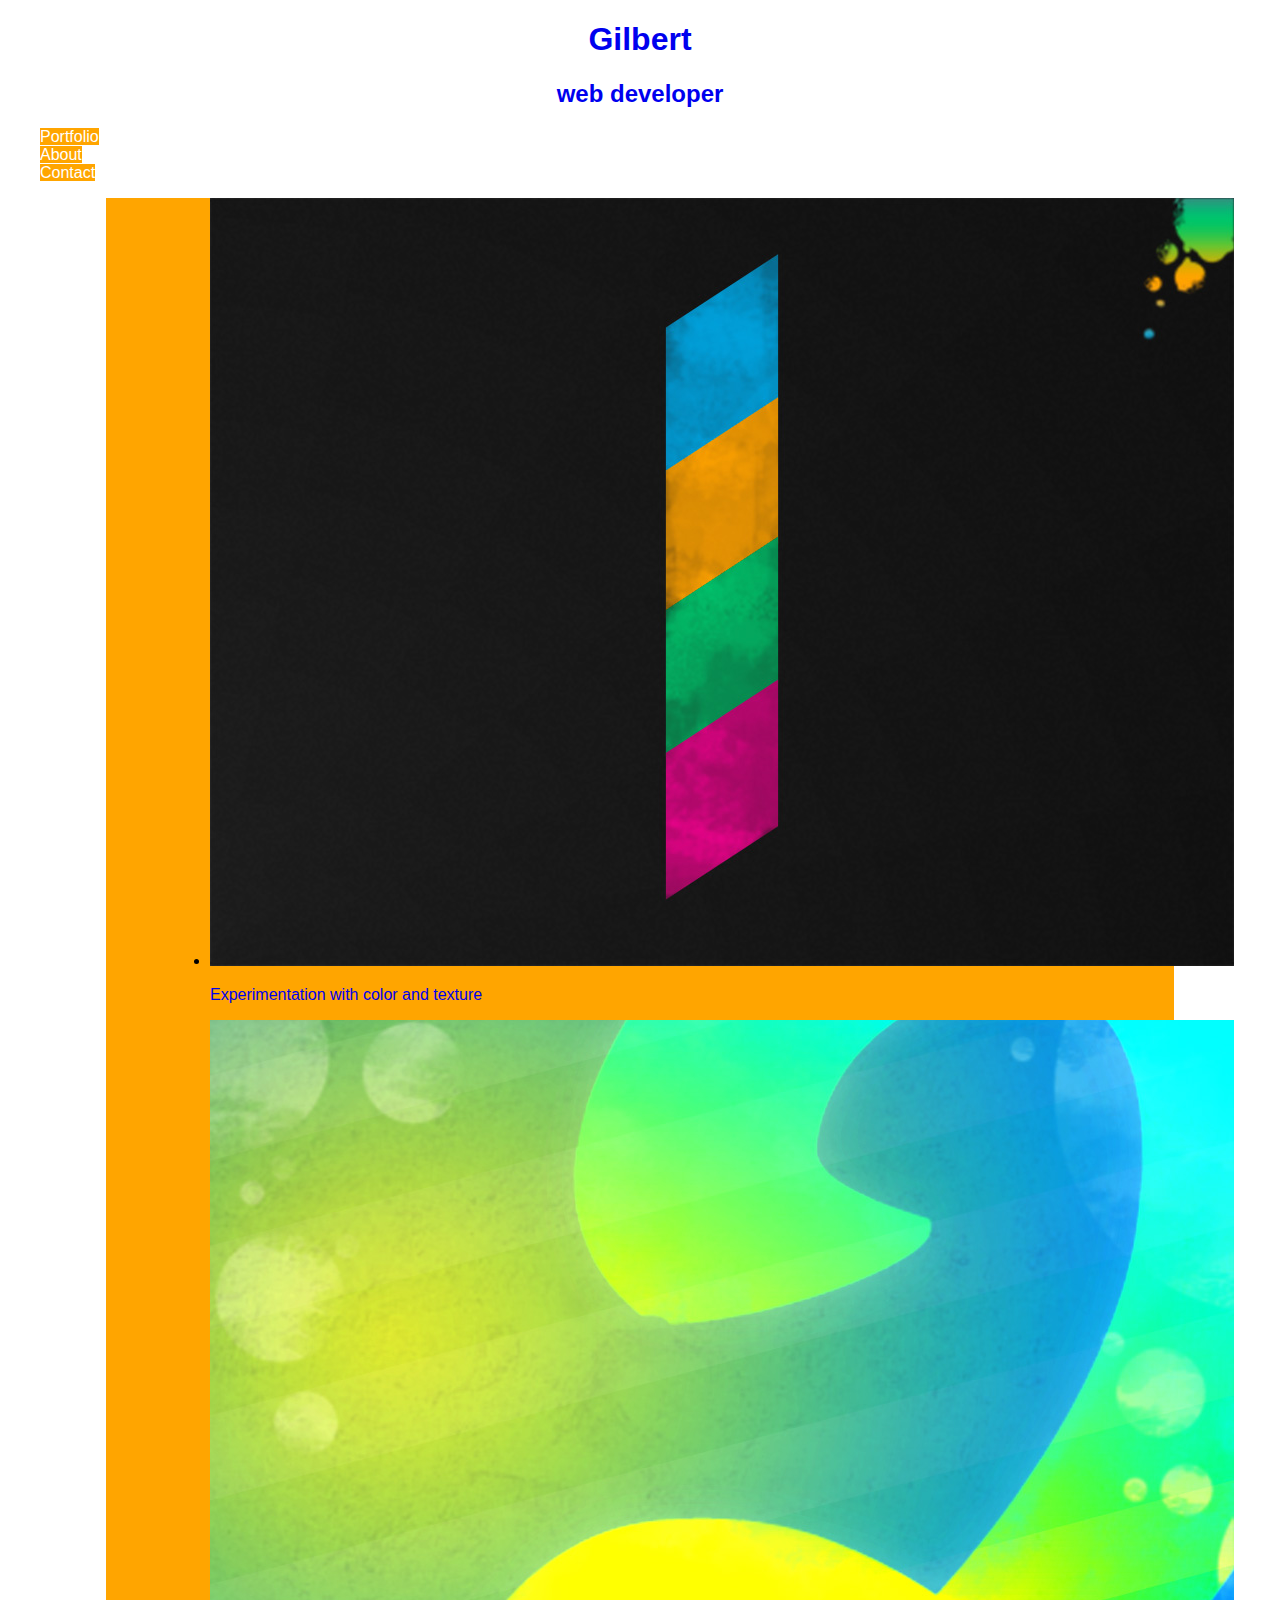
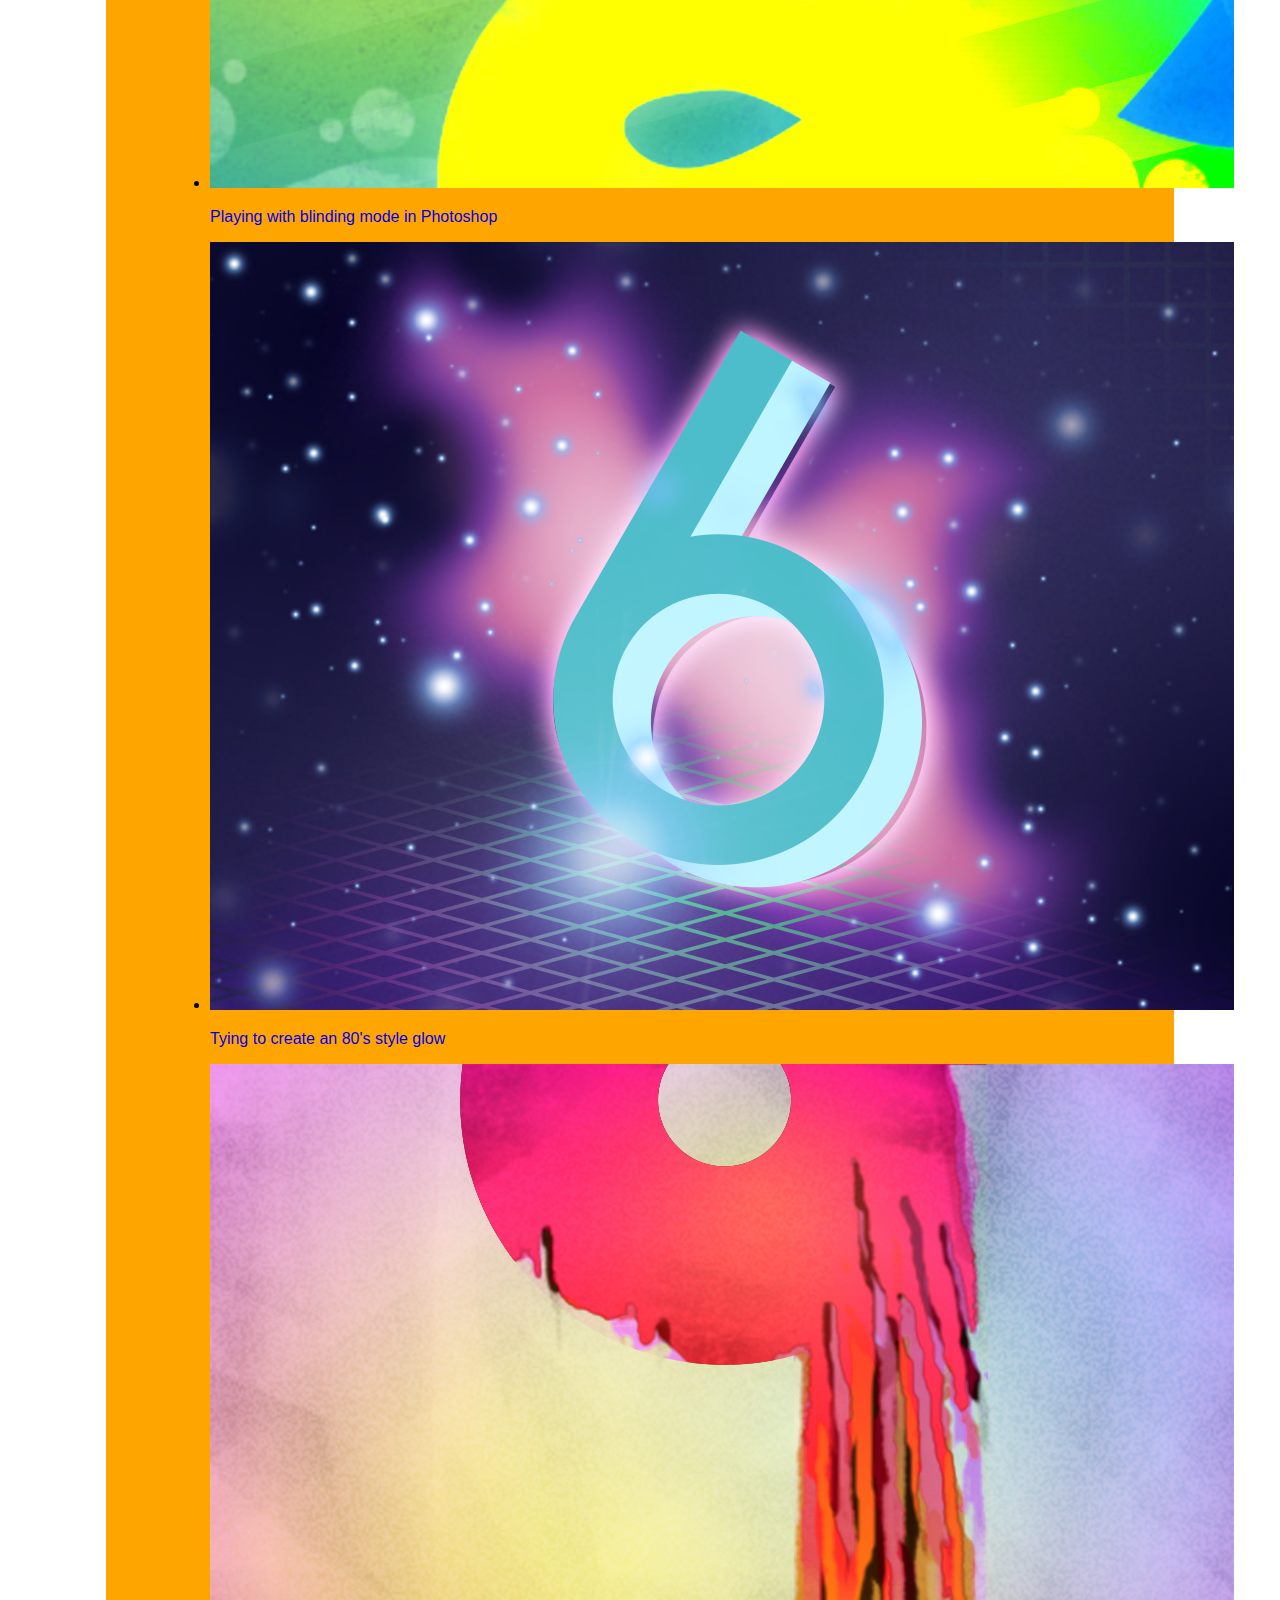
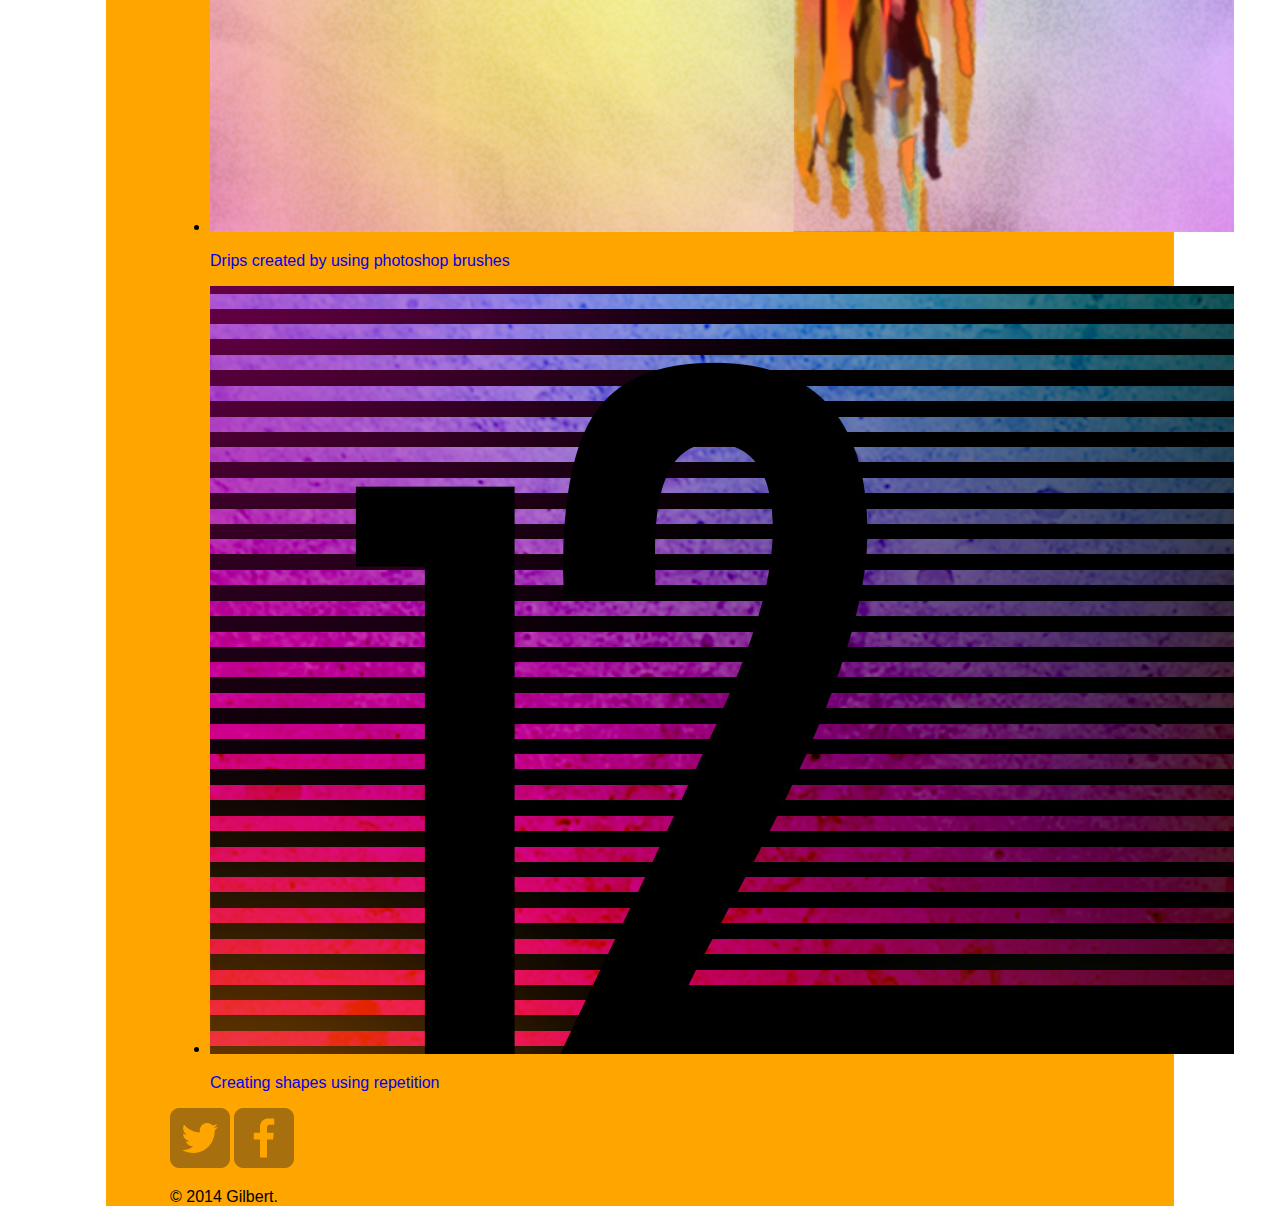
==== personal website/index.html @ 5c0a3dd4 "first commit" ====
<!DOCTYPE html>
<html lang="en">
<head>
    <meta charset="UTF-8">
    <title>Gilbert | web developer</title>
    <link rel="stylesheet" href="css/normalize.css"/>
    <link rel="stylesheet" href="css/main.css"/>
    <style>
        nav a {
            color: white;
            background-color: orange;
        }

    </style>
</head>
<body>

<!--===========================Header Menu=================================-->
<header>
    <a href="index.html" id="logo">
        <h1>Gilbert</h1>
        <h2>web developer</h2>
    </a>
    <nav>
        <ul>
            <li><a href="index.html">Portfolio</a></li>
            <li><a href="about">About</a></li>
            <li><a href="contact">Contact</a></li>
        </ul>
    </nav>
</header>


<!--===========================Section Picture Gallery=================================-->
<div id="wrapper">
    <section>
        <ul>
            <li>
                <a href="img/numbers-01.jpg">
                    <img src="img/numbers-01.jpg" alt=""/>

                    <p>Experimentation with color and texture</p>
                </a>
            </li>
        </ul>
        <ul>
            <li>
                <a href="img/numbers-02.jpg">
                    <img src="img/numbers-02.jpg" alt=""/>

                    <p>Playing with blinding mode in Photoshop</p>
                </a>
            </li>
        </ul>
        <ul>
            <li>
                <a href="img/numbers-06.jpg">
                    <img src="img/numbers-06.jpg" alt=""/>

                    <p>Tying to create an 80's style glow </p>
                </a>
            </li>
        </ul>
        <ul>
            <li>
                <a href="img/numbers-09.jpg">
                    <img src="img/numbers-09.jpg" alt=""/>

                    <p>Drips created by using photoshop brushes</p>
                </a>
            </li>
        </ul>
        <ul>
            <li>
                <a href="img/numbers-12.jpg">
                    <img src="img/numbers-12.jpg" alt=""/>

                    <p>Creating shapes using repetition</p>
                </a>
            </li>
        </ul>
    </section>


<!--===========================Footer=================================-->
    <footer>
        <a href="#"><img src="img/twitter-wrap.png" alt="Twitter Logo"/></a>
        <a href="#"><img src="img/facebook-wrap.png" alt="Facebook Logo"/></a>

        <p>&copy; 2014 Gilbert.</p>
    </footer>
</div>
</body>
</html>
---- personal website/css/main.css ----
a {
    text-decoration: none;
}

#wrapper {
    max-width: 940px;
    margin: 0 auto;
    padding: 0 5%;
    background: orange;
}

#logo{
    text-align: center;
    margin: 0;
}
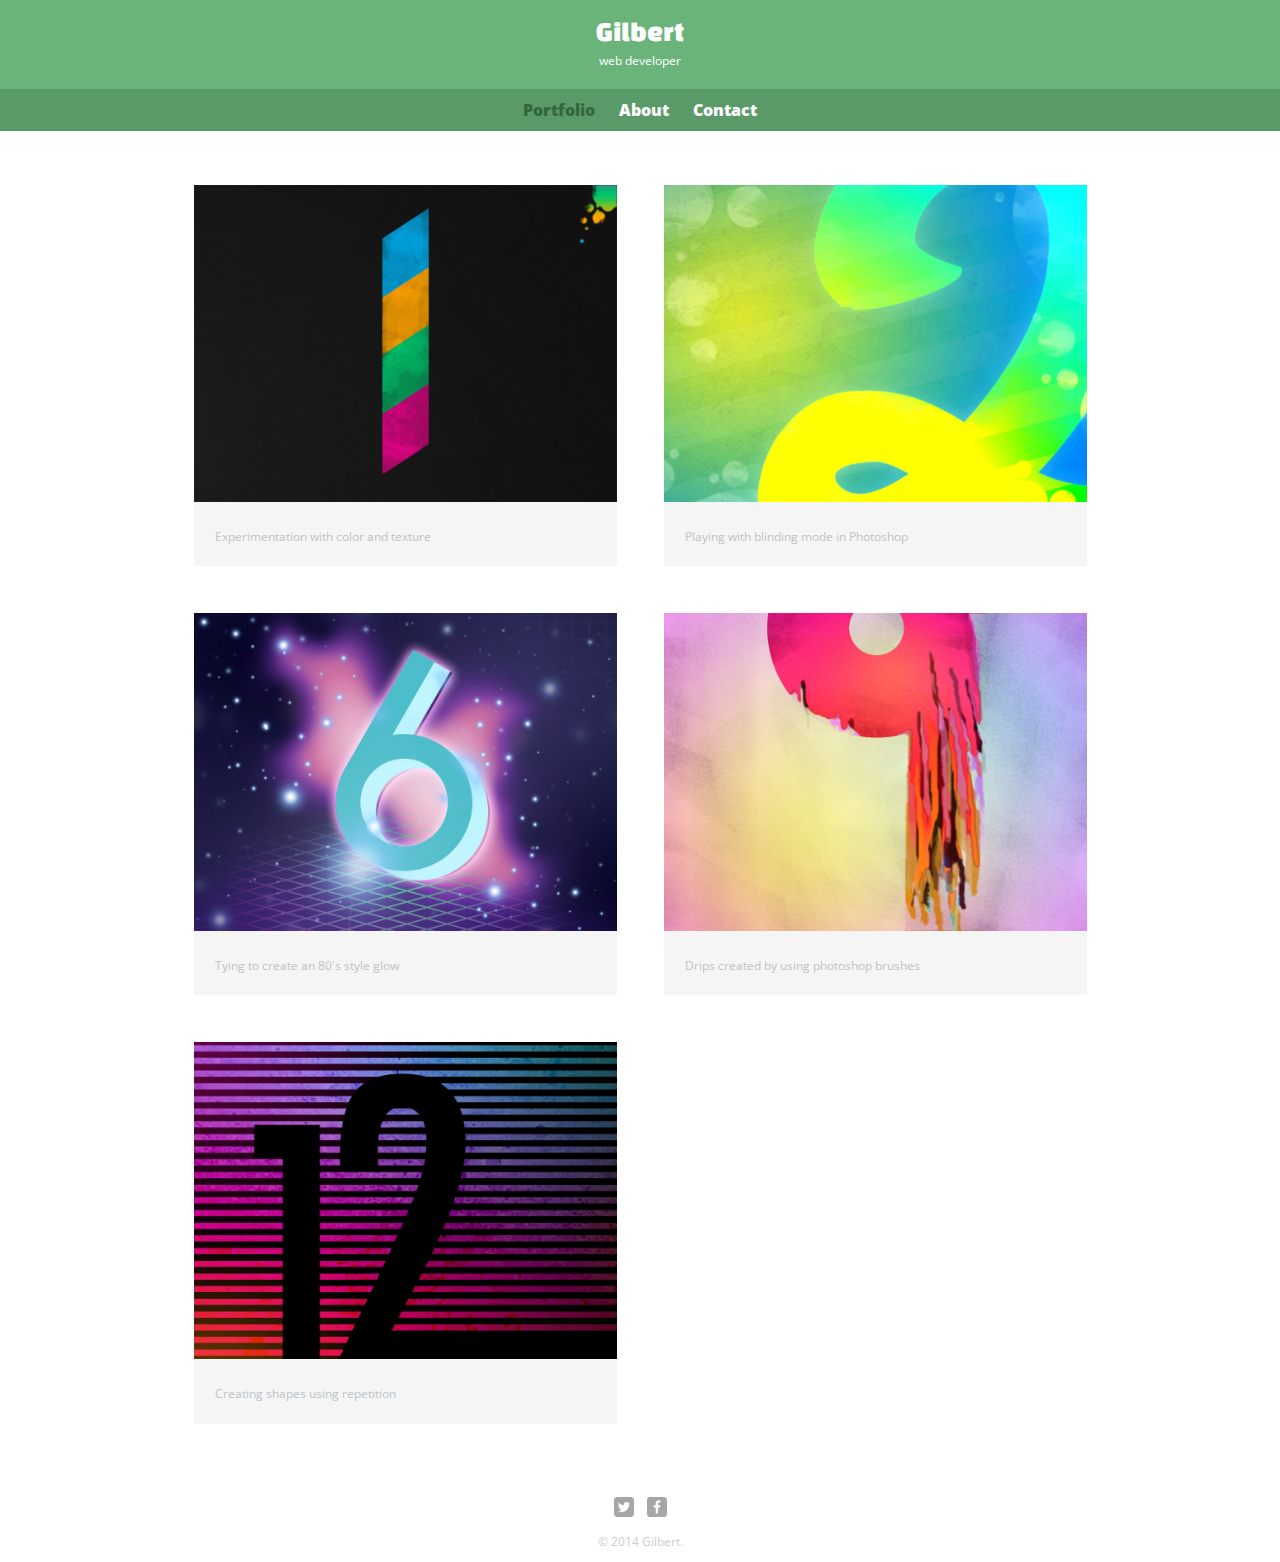
==== commit 253962ab: "personal website updated" ====
--- a/personal website/index.html
+++ b/personal website/index.html
@@ -4,14 +4,8 @@
     <meta charset="UTF-8">
     <title>Gilbert | web developer</title>
     <link rel="stylesheet" href="css/normalize.css"/>
+    <link href='http://fonts.googleapis.com/css?family=Changa+One|Open+Sans:400italic,700italic,400,700,800' rel='stylesheet' type='text/css'>
     <link rel="stylesheet" href="css/main.css"/>
-    <style>
-        nav a {
-            color: white;
-            background-color: orange;
-        }
-
-    </style>
 </head>
 <body>
 
@@ -23,7 +17,7 @@
     </a>
     <nav>
         <ul>
-            <li><a href="index.html">Portfolio</a></li>
+            <li><a href="index.html" class="selected">Portfolio</a></li>
             <li><a href="about">About</a></li>
             <li><a href="contact">Contact</a></li>
         </ul>
@@ -34,7 +28,7 @@
 <!--===========================Section Picture Gallery=================================-->
 <div id="wrapper">
     <section>
-        <ul>
+        <ul id="gallery">
             <li>
                 <a href="img/numbers-01.jpg">
                     <img src="img/numbers-01.jpg" alt=""/>
@@ -42,8 +36,6 @@
                     <p>Experimentation with color and texture</p>
                 </a>
             </li>
-        </ul>
-        <ul>
             <li>
                 <a href="img/numbers-02.jpg">
                     <img src="img/numbers-02.jpg" alt=""/>
@@ -51,8 +43,6 @@
                     <p>Playing with blinding mode in Photoshop</p>
                 </a>
             </li>
-        </ul>
-        <ul>
             <li>
                 <a href="img/numbers-06.jpg">
                     <img src="img/numbers-06.jpg" alt=""/>
@@ -60,8 +50,6 @@
                     <p>Tying to create an 80's style glow </p>
                 </a>
             </li>
-        </ul>
-        <ul>
             <li>
                 <a href="img/numbers-09.jpg">
                     <img src="img/numbers-09.jpg" alt=""/>
@@ -69,8 +57,6 @@
                     <p>Drips created by using photoshop brushes</p>
                 </a>
             </li>
-        </ul>
-        <ul>
             <li>
                 <a href="img/numbers-12.jpg">
                     <img src="img/numbers-12.jpg" alt=""/>
@@ -84,8 +70,8 @@
 
 <!--===========================Footer=================================-->
     <footer>
-        <a href="#"><img src="img/twitter-wrap.png" alt="Twitter Logo"/></a>
-        <a href="#"><img src="img/facebook-wrap.png" alt="Facebook Logo"/></a>
+        <a href="#"><img src="img/twitter-wrap.png" alt="Twitter Logo" class="social-icon"/></a>
+        <a href="#"><img src="img/facebook-wrap.png" alt="Facebook Logo" class="social-icon"/></a>
 
         <p>&copy; 2014 Gilbert.</p>
     </footer>
--- a/personal website/css/main.css
+++ b/personal website/css/main.css
@@ -1,15 +1,140 @@
+/*********************************
+GENERAL
+*********************************/
+header {
+    float: left;
+    margin: 0 0 30px 0;
+    padding: 5px 0 0 0;
+    width: 100%;
+}
+/*site body*/
+body {
+    background-color: #fff;
+    color: #999;
+    font-family: 'Open Sans', sans-serif;
+}
+
 a {
     text-decoration: none;
 }
+/*********************************
+IMGAGE RESONSIVE FIT IN PARENT
+*********************************/
+img {
+    max-width: 100%;
+}
+
 
 #wrapper {
     max-width: 940px;
     margin: 0 auto;
     padding: 0 5%;
-    background: orange;
+
 }
 
 #logo{
     text-align: center;
     margin: 0;
-}+}
+
+h1 {
+    font-family: 'Changa One', cursive,sans-serif;
+    margin: 15px 0;
+    font-size: 1.75em;
+    font-weight: normal;
+    line-height: 0.8em;
+}
+
+h2 {
+    font-size: 0.75em;
+    margin: -5px 0 0;
+    font-weight: normal;
+}
+
+a {
+    color: #6ab47b;
+}
+
+/*********************************
+PAGE: PORTOFOLIO
+*********************************/
+
+#gallery {
+    margin: 0;
+    padding: 0;
+    list-style: none;
+}
+
+#gallery li {
+    float: left;
+    width: 45%;
+    margin: 2.5%;
+    background-color: #f5f5f5;
+    color: #bdc3c7;
+}
+
+#gallery p {
+    margin: 0;
+    padding: 5%;
+    font-size: 0.75em;
+    color: #bdc3c7;
+}
+/*********************************
+HEADER
+*********************************/
+
+header {
+    background-color: #6ab47b;
+    border-color: #599a68;
+}
+/*********************************
+LOGO TEXT
+*********************************/
+h1 , h2 {
+    color: #fff;
+}
+
+nav {
+    background:#599a68 ;
+    text-align: center;
+    padding: 10px 0;
+    margin: 20px 0 0;
+}
+
+nav ul {
+    list-style: none;
+    margin: 0 10px;
+    padding: 0;
+
+}
+
+nav li {
+    display: inline-block;
+}
+nav a {
+    font-weight: 800;
+    padding: 15px 10px;
+}
+
+nav a, nav a:visited {
+    color: #fff;
+}
+
+nav a.selected, nav a:hover {
+    color: #32673f;
+}
+
+footer {
+    font-size: 0.75em;
+    text-align: center;
+    padding-top: 50px;
+    color: #ccc;
+    clear: both;
+}
+
+.social-icon{
+    width: 20px;
+    height: 20px;
+    margin: 0 5px;
+}
+
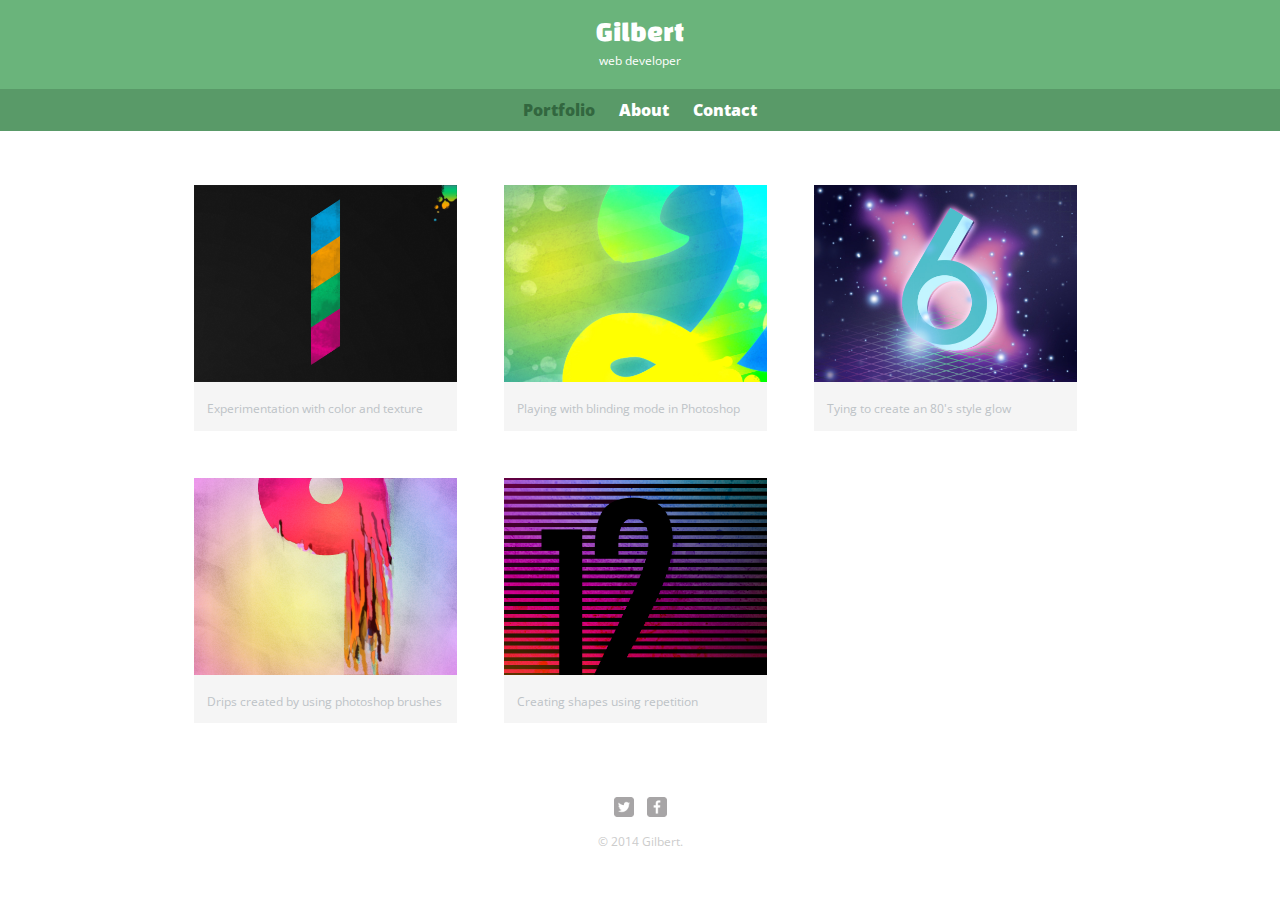
==== commit d1ac97ef: "responsive desktop and phone resolution fixed" ====
--- a/personal website/index.html
+++ b/personal website/index.html
@@ -6,6 +6,7 @@
     <link rel="stylesheet" href="css/normalize.css"/>
     <link href='http://fonts.googleapis.com/css?family=Changa+One|Open+Sans:400italic,700italic,400,700,800' rel='stylesheet' type='text/css'>
     <link rel="stylesheet" href="css/main.css"/>
+    <link rel="stylesheet" href="css/responsive.css"/>
 </head>
 <body>
 
@@ -18,8 +19,8 @@
     <nav>
         <ul>
             <li><a href="index.html" class="selected">Portfolio</a></li>
-            <li><a href="about">About</a></li>
-            <li><a href="contact">Contact</a></li>
+            <li><a href="about.html">About</a></li>
+            <li><a href="contact.html">Contact</a></li>
         </ul>
     </nav>
 </header>
--- a/personal website/css/main.css
+++ b/personal website/css/main.css
@@ -16,6 +16,10 @@
 
 a {
     text-decoration: none;
+}
+
+h3 {
+    margin: 0 0 1em 0;
 }
 /*********************************
 IMGAGE RESONSIVE FIT IN PARENT
@@ -79,6 +83,52 @@
     font-size: 0.75em;
     color: #bdc3c7;
 }
+
+
+/*********************************
+PAGE: ABOUT
+*********************************/
+
+.profile-photo {
+    display: block;
+    max-width: 150px;
+    margin: 0 auto 30px;
+    border-radius: 100%;
+
+}
+
+/*********************************
+PAGE: ABOUT
+*********************************/
+
+
+.contact-info {
+    list-style: none;
+    padding: 0;
+    margin: 0;
+    font-size: 0.9em;
+
+}
+
+.contact-info a {
+    display: block;
+    min-height: 20px;
+    background-repeat: no-repeat;
+    background-size: 20px 20px;
+    padding: 0 0 0 30px;
+    margin: 0 0 10px;
+}
+
+.contact-info li.phone a {
+    background-image: url('../img/phone.png') ;
+}
+
+.contact-info li.mail a {
+    background-image: url('../img/mail.png') ;
+}
+.contact-info li.twitter a {
+    background-image: url('../img/twitter.png') ;
+}
 /*********************************
 HEADER
 *********************************/
--- a/personal website/css/responsive.css
+++ b/personal website/css/responsive.css
@@ -0,0 +1,28 @@
+@media screen and (min-width: 480px) {
+    /*********************************
+     TWO COLUMNS LAYOUT
+    *********************************/
+
+    #primary {
+        width: 50%;
+        float: left;
+    }
+
+    #secondary {
+        width: 40%;
+        float: right;
+    }
+
+    #gallery li {
+        width: 28%;
+    }
+/*====================here we solve the problem================= */
+    #gallery li:nth-child(4n) {
+        clear: left;
+    }
+}
+
+
+@media screen and (min-width: 660px) {
+
+}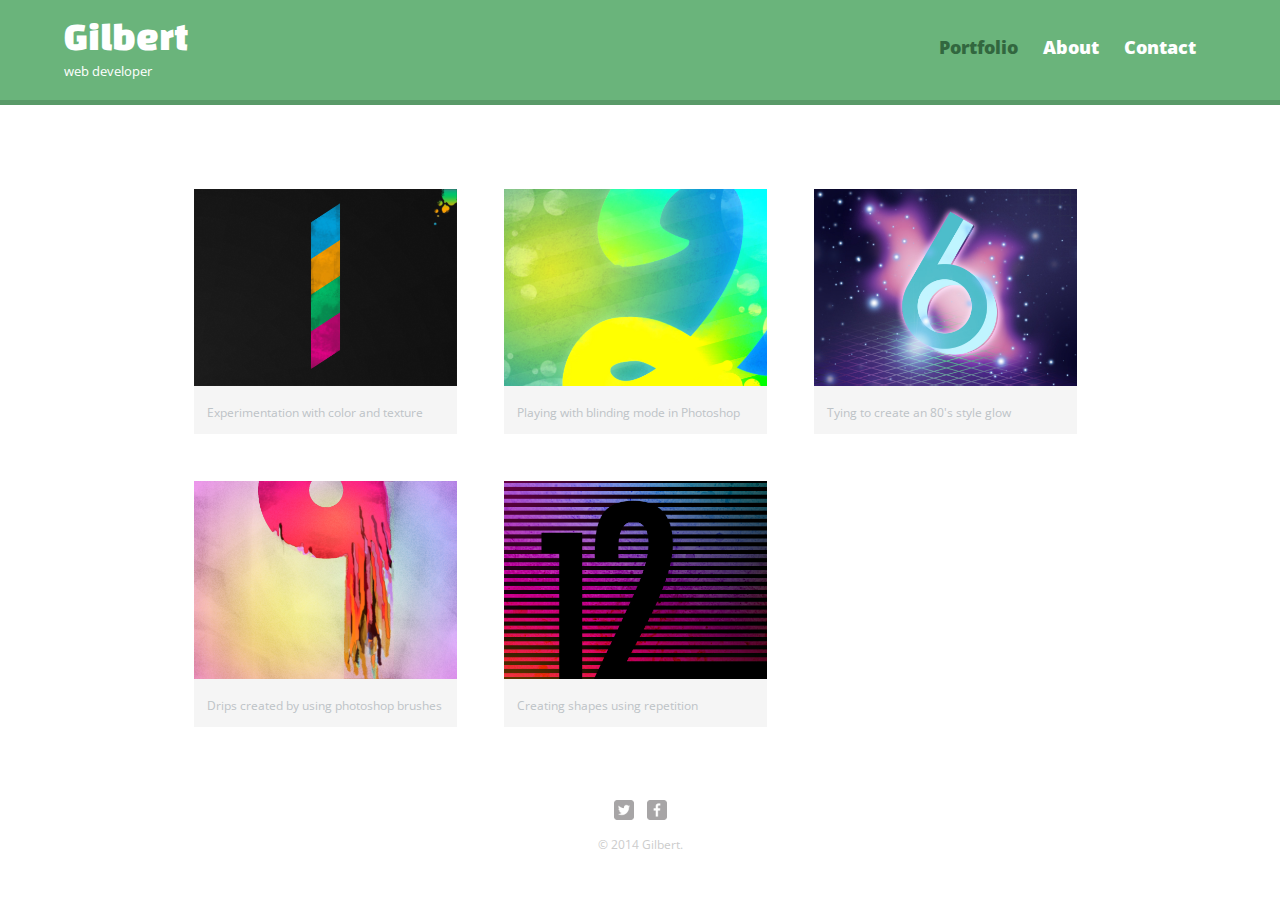
==== commit 516e210c: "website done all ready to push online" ====
--- a/personal website/index.html
+++ b/personal website/index.html
@@ -7,6 +7,7 @@
     <link href='http://fonts.googleapis.com/css?family=Changa+One|Open+Sans:400italic,700italic,400,700,800' rel='stylesheet' type='text/css'>
     <link rel="stylesheet" href="css/main.css"/>
     <link rel="stylesheet" href="css/responsive.css"/>
+    <meta name="viewport" content="width=device-width, initial-scale=1.0"/>
 </head>
 <body>
 
--- a/personal website/css/responsive.css
+++ b/personal website/css/responsive.css
@@ -20,9 +20,53 @@
     #gallery li:nth-child(4n) {
         clear: left;
     }
+    /*====================here we solve the problem END================= */
+
+
+
+    /*********************************
+    PAGE: ABOUT
+   *********************************/
+
+    .profile-photo{
+        float: left;
+        margin: 0 5% 80px 0;
+    }
 }
 
 
 @media screen and (min-width: 660px) {
 
+    /*********************************
+   HEADER
+  *********************************/
+  nav {
+      background: none;
+      float: right;
+      font-size: 1.125em;
+      margin-right: 5%;
+      text-align: right;
+      width: 45%;
+  }
+
+  #logo {
+      float: left;
+      margin-left: 5%;
+      text-align: left;
+      width: 45%;
+  }
+
+  h1 {
+      font-size: 2.5em;
+  }
+
+  h2 {
+      font-size: 0.825em;
+      margin-bottom: 20px;
+  }
+
+  header {
+      border-bottom: 5px solid #599a68;
+      margin-bottom: 60px;
+  }
 }